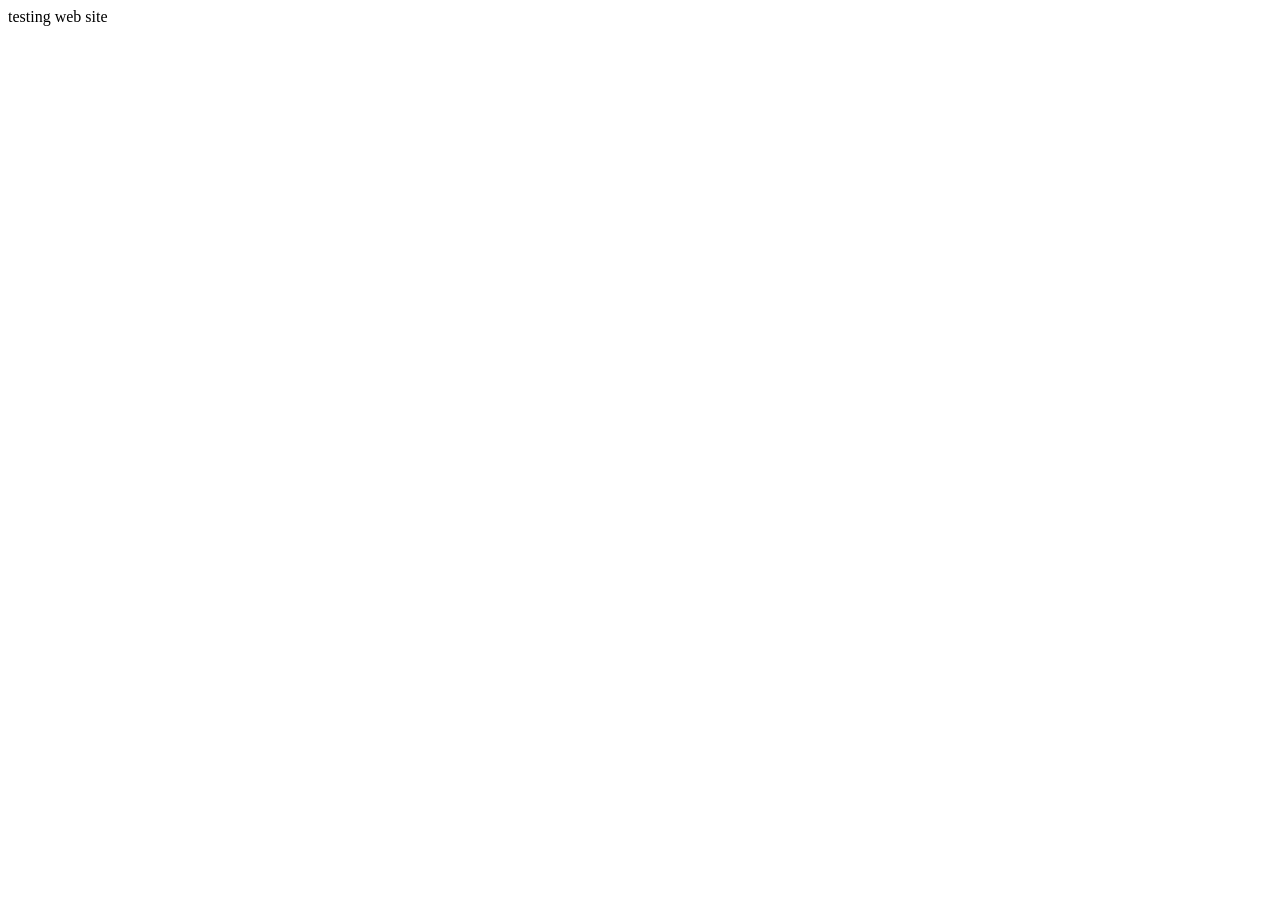
==== index.html @ 2afa95e7 "Add files via upload" ====
<!DOCTYPE html>
<html lang="en">
<head>
    <meta charset="UTF-8">
    <meta name="viewport" content="width=
    , initial-scale=1.0">
    <title>Document</title>
</head>
<body>
    testing web site 
</body>
</html>
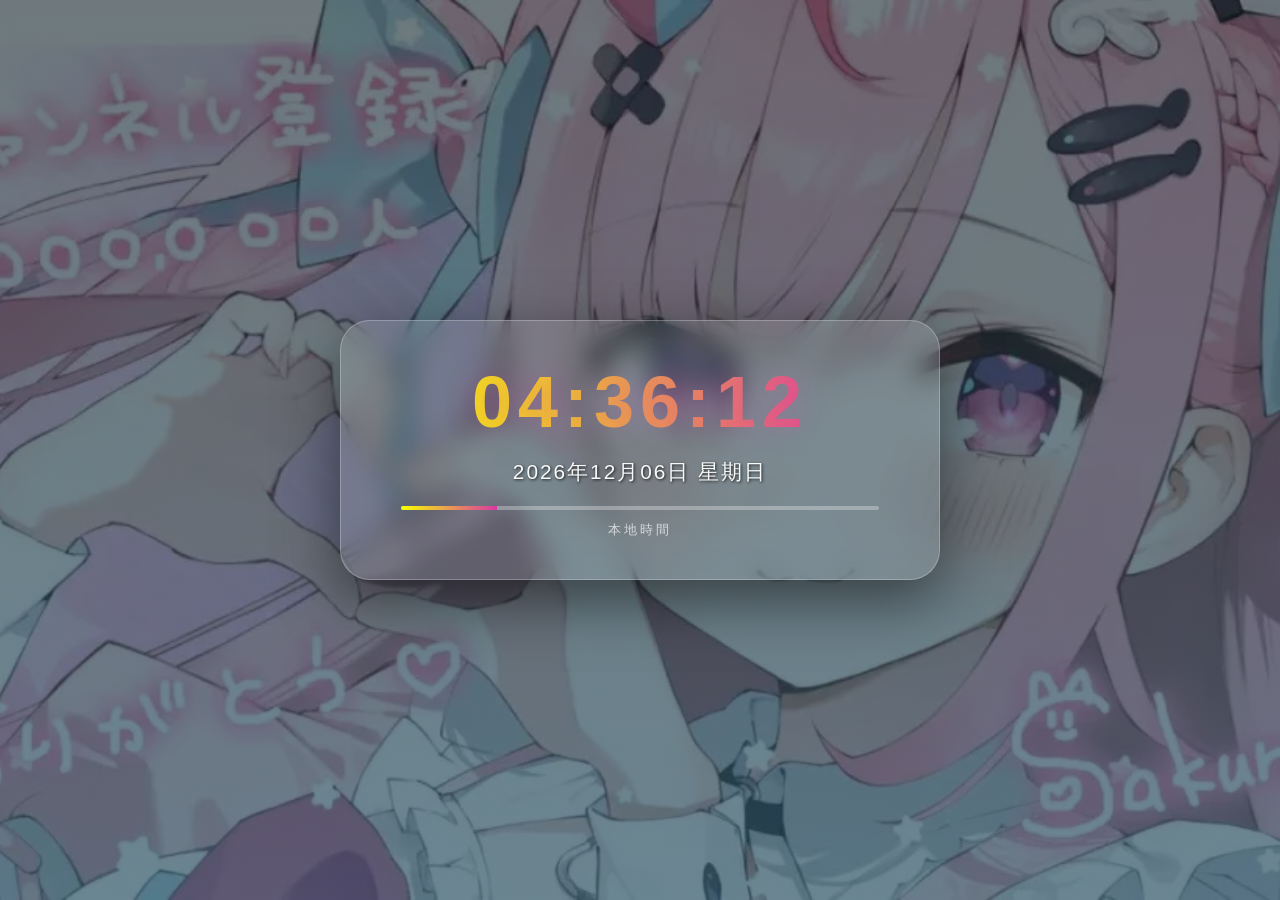
==== commit 3f79e5f7: "Add files via upload" ====
--- a/index.html
+++ b/index.html
@@ -1,12 +1,23 @@
 <!DOCTYPE html>
-<html lang="en">
+<html lang="zh-TW">
 <head>
     <meta charset="UTF-8">
-    <meta name="viewport" content="width=
-    , initial-scale=1.0">
-    <title>Document</title>
+    <meta name="viewport" content="width=device-width, initial-scale=1.0">
+    <title>即時時鐘</title>
+    <!-- 連結外部 CSS 樣式檔 -->
+    <link rel="stylesheet" href="style.css">
 </head>
 <body>
-    testing web site 
+    <main class="clock-container">
+        <div id="clock" aria-live="off">00:00:00</div>
+        <div class="date-display" id="dateDisplay">載入中...</div>
+        <div class="progress-bar">
+            <div id="secondBar"></div>
+        </div>
+        <div class="timezone-label">本地時間</div>
+    </main>
+
+    <!-- 連結外部 JavaScript 程式檔 -->
+    <script src="clock.js"></script>
 </body>
 </html>
--- a/style.css
+++ b/style.css
@@ -0,0 +1,101 @@
+/* 全域重置 */
+* {
+    margin: 0;
+    padding: 0;
+    box-sizing: border-box;
+}
+
+body {
+    display: flex;
+    justify-content: center;
+    align-items: center;
+    min-height: 100vh;
+    
+    /* 👇 這裡替換成了你的 Sakuna 背景圖 👇 */
+    /* 前面的 linear-gradient 是半透明遮罩，用來壓暗背景讓時鐘更清楚 */
+    background: linear-gradient(rgba(15, 32, 39, 0.6), rgba(44, 83, 100, 0.7)), 
+                url('images/IMG_0693\ \(1\).png') no-repeat center center;
+    background-size: cover;      /* 讓圖片填滿整個畫面 */
+    background-attachment: fixed; /* 讓背景固定，滑動時不會跑掉 */
+    
+    font-family: 'Segoe UI', Tahoma, Geneva, Verdana, sans-serif;
+    color: #fff;
+}
+
+/* 時鐘卡片（毛玻璃效果） */
+.clock-container {
+    /* 調整透明度，讓背景圖能隱約透出來 */
+    background: rgba(255, 255, 255, 0.1);
+    backdrop-filter: blur(12px);
+    -webkit-backdrop-filter: blur(12px);
+    border-radius: 30px;
+    padding: 40px 60px;
+    box-shadow: 0 20px 60px rgba(0, 0, 0, 0.5);
+    border: 1px solid rgba(255, 255, 255, 0.25);
+    text-align: center;
+    max-width: 600px;
+    width: 90%;
+}
+
+/* 數字時間顯示 */
+#clock {
+    font-size: 4.5rem;
+    font-weight: 700;
+    letter-spacing: 6px;
+    background: linear-gradient(to right, #f7ff00, #db36a4);
+    -webkit-background-clip: text;
+    background-clip: text;
+    color: transparent;
+    text-shadow: 0 0 30px rgba(219, 54, 164, 0.3);
+    font-variant-numeric: tabular-nums;
+}
+
+/* 日期顯示 */
+.date-display {
+    margin-top: 15px;
+    font-size: 1.3rem;
+    letter-spacing: 2px;
+    color: #ffffff;
+    text-shadow: 1px 1px 3px rgba(0,0,0,0.8); /* 加深陰影，避免和背景文字重疊看不清 */
+    opacity: 0.95;
+}
+
+/* 秒數進度條 */
+.progress-bar {
+    width: 100%;
+    height: 4px;
+    background: rgba(255, 255, 255, 0.3);
+    border-radius: 2px;
+    margin-top: 20px;
+    overflow: hidden;
+}
+
+#secondBar {
+    height: 100%;
+    width: 0%;
+    background: linear-gradient(to right, #f7ff00, #db36a4);
+    transition: width 0.2s linear;
+}
+
+/* 底部文字 */
+.timezone-label {
+    margin-top: 12px;
+    font-size: 0.8rem;
+    letter-spacing: 3px;
+    text-transform: uppercase;
+    color: rgba(255, 255, 255, 0.7);
+}
+
+/* 小螢幕 (手機) 適配 */
+@media (max-width: 600px) {
+    #clock {
+        font-size: 2.8rem;
+        letter-spacing: 3px;
+    }
+    .clock-container {
+        padding: 25px 30px;
+    }
+    .date-display {
+        font-size: 1rem;
+    }
+}
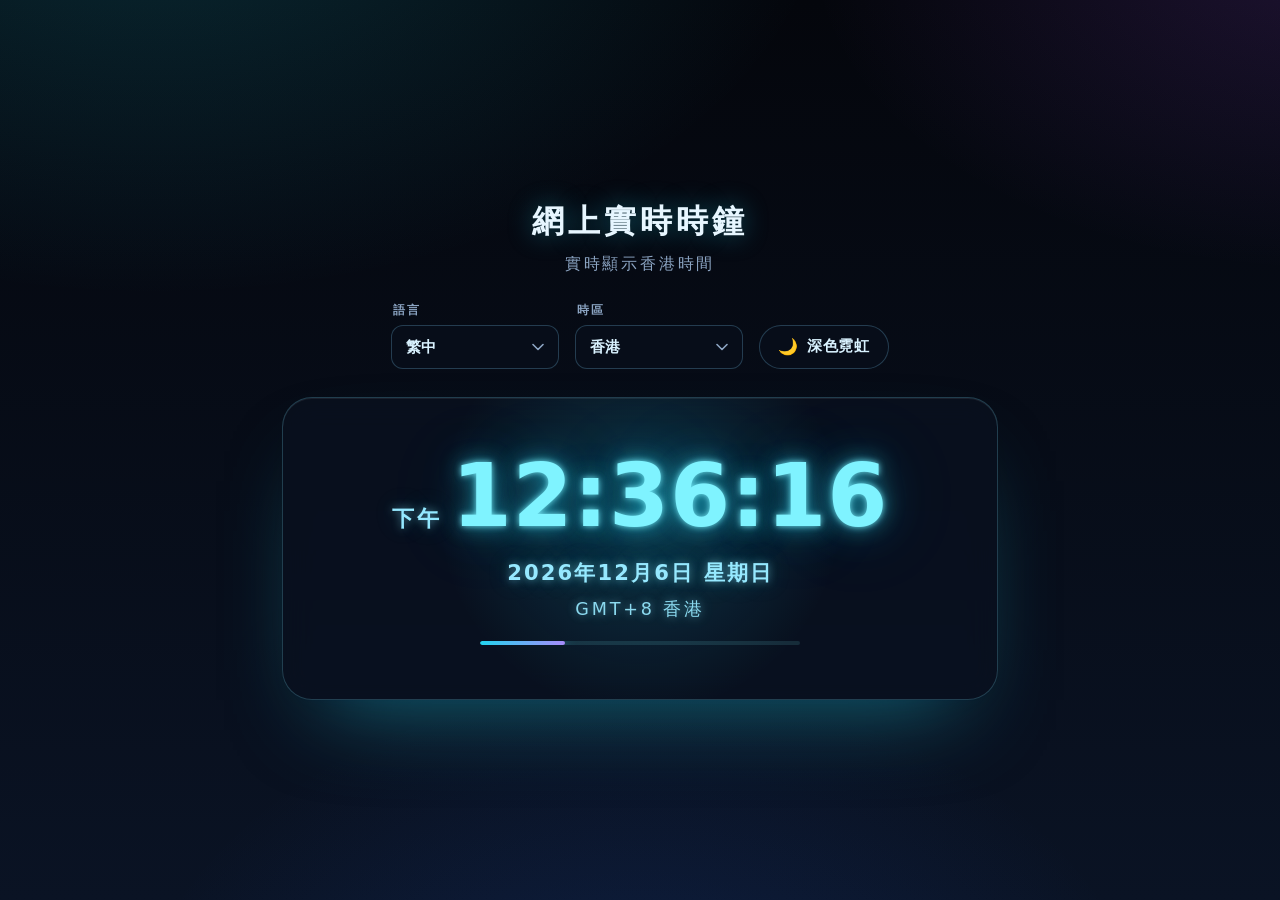
==== commit 4ac1c681: "Add files via upload" ====
--- a/index.html
+++ b/index.html
@@ -1,23 +1,61 @@
-<!DOCTYPE html>
-<html lang="zh-TW">
-<head>
-    <meta charset="UTF-8">
-    <meta name="viewport" content="width=device-width, initial-scale=1.0">
-    <title>即時時鐘</title>
-    <!-- 連結外部 CSS 樣式檔 -->
-    <link rel="stylesheet" href="style.css">
-</head>
-<body>
-    <main class="clock-container">
-        <div id="clock" aria-live="off">00:00:00</div>
-        <div class="date-display" id="dateDisplay">載入中...</div>
-        <div class="progress-bar">
-            <div id="secondBar"></div>
-        </div>
-        <div class="timezone-label">本地時間</div>
-    </main>
-
-    <!-- 連結外部 JavaScript 程式檔 -->
-    <script src="clock.js"></script>
-</body>
-</html>+<!DOCTYPE html>
+<html lang="zh-Hant" data-theme="dark">
+<head>
+  <meta charset="utf-8">
+  <meta name="viewport" content="width=device-width, initial-scale=1">
+  <meta name="color-scheme" content="dark light">
+  <meta name="description" content="網上實時時鐘：12 小時制時間、日期與時區，支援繁中、English、日本語、한국어。">
+  <title>網上實時時鐘</title>
+  <link rel="stylesheet" href="style.css">
+</head>
+<body>
+
+  <div class="app">
+    <header class="site-header">
+      <h1 class="site-title" id="siteTitle">網上實時時鐘</h1>
+      <p class="site-subtitle" id="siteSubtitle">實時顯示香港時間</p>
+    </header>
+
+    <div class="controls" id="controls" role="group" aria-label="顯示選項">
+      <label class="control">
+        <span class="control-label" id="langLabel">語言</span>
+        <select id="langSelect">
+          <option value="zh">繁中</option>
+          <option value="en">EN</option>
+          <option value="ja">日本語</option>
+          <option value="ko">한국어</option>
+        </select>
+      </label>
+
+      <label class="control">
+        <span class="control-label" id="zoneLabel">時區</span>
+        <select id="zoneSelect"></select>
+      </label>
+
+      <button class="theme-toggle" id="themeToggle" type="button" aria-pressed="true" title="切換主題">
+        <span class="theme-icon" id="themeIcon" aria-hidden="true">🌙</span>
+        <span class="theme-text" id="themeText">深色霓虹</span>
+      </button>
+    </div>
+
+    <main class="clock-card">
+      <p class="clock-time">
+        <span class="clock-period" id="clockPeriod">下午</span>
+        <span class="clock-digits" id="clockDigits">—:—:—</span>
+      </p>
+      <p class="clock-date" id="clockDate">—年—月—日</p>
+      <p class="clock-zone" id="clockZone">GMT+8 香港</p>
+
+      <div class="progress-track" aria-hidden="true">
+        <div class="progress-bar" id="secondBar"></div>
+      </div>
+    </main>
+  </div>
+
+  <noscript>
+    <p class="noscript">此頁需要 JavaScript 才能顯示實時時間。</p>
+  </noscript>
+
+  <script src="clock.js"></script>
+</body>
+</html>
--- a/style.css
+++ b/style.css
@@ -1,101 +1,501 @@
-/* 全域重置 */
-* {
-    margin: 0;
-    padding: 0;
-    box-sizing: border-box;
-}
-
-body {
-    display: flex;
-    justify-content: center;
-    align-items: center;
-    min-height: 100vh;
-    
-    /* 👇 這裡替換成了你的 Sakuna 背景圖 👇 */
-    /* 前面的 linear-gradient 是半透明遮罩，用來壓暗背景讓時鐘更清楚 */
-    background: linear-gradient(rgba(15, 32, 39, 0.6), rgba(44, 83, 100, 0.7)), 
-                url('images/IMG_0693\ \(1\).png') no-repeat center center;
-    background-size: cover;      /* 讓圖片填滿整個畫面 */
-    background-attachment: fixed; /* 讓背景固定，滑動時不會跑掉 */
-    
-    font-family: 'Segoe UI', Tahoma, Geneva, Verdana, sans-serif;
-    color: #fff;
-}
-
-/* 時鐘卡片（毛玻璃效果） */
-.clock-container {
-    /* 調整透明度，讓背景圖能隱約透出來 */
-    background: rgba(255, 255, 255, 0.1);
-    backdrop-filter: blur(12px);
-    -webkit-backdrop-filter: blur(12px);
-    border-radius: 30px;
-    padding: 40px 60px;
-    box-shadow: 0 20px 60px rgba(0, 0, 0, 0.5);
-    border: 1px solid rgba(255, 255, 255, 0.25);
-    text-align: center;
-    max-width: 600px;
-    width: 90%;
-}
-
-/* 數字時間顯示 */
-#clock {
-    font-size: 4.5rem;
-    font-weight: 700;
-    letter-spacing: 6px;
-    background: linear-gradient(to right, #f7ff00, #db36a4);
-    -webkit-background-clip: text;
-    background-clip: text;
-    color: transparent;
-    text-shadow: 0 0 30px rgba(219, 54, 164, 0.3);
-    font-variant-numeric: tabular-nums;
-}
-
-/* 日期顯示 */
-.date-display {
-    margin-top: 15px;
-    font-size: 1.3rem;
-    letter-spacing: 2px;
-    color: #ffffff;
-    text-shadow: 1px 1px 3px rgba(0,0,0,0.8); /* 加深陰影，避免和背景文字重疊看不清 */
-    opacity: 0.95;
-}
-
-/* 秒數進度條 */
-.progress-bar {
-    width: 100%;
-    height: 4px;
-    background: rgba(255, 255, 255, 0.3);
-    border-radius: 2px;
-    margin-top: 20px;
-    overflow: hidden;
-}
-
-#secondBar {
-    height: 100%;
-    width: 0%;
-    background: linear-gradient(to right, #f7ff00, #db36a4);
-    transition: width 0.2s linear;
-}
-
-/* 底部文字 */
-.timezone-label {
-    margin-top: 12px;
-    font-size: 0.8rem;
-    letter-spacing: 3px;
-    text-transform: uppercase;
-    color: rgba(255, 255, 255, 0.7);
-}
-
-/* 小螢幕 (手機) 適配 */
-@media (max-width: 600px) {
-    #clock {
-        font-size: 2.8rem;
-        letter-spacing: 3px;
-    }
-    .clock-container {
-        padding: 25px 30px;
-    }
-    .date-display {
-        font-size: 1rem;
-    }
-}+/* ==========================================================================
+   網上實時時鐘 — 樣式表
+   深色霓虹（預設）／淺色 雙主題，手機優先的響應式版面
+   ========================================================================== */
+
+*,
+*::before,
+*::after {
+  box-sizing: border-box;
+}
+
+:root {
+  --font-sans: "Segoe UI", "PingFang HK", "PingFang TC", "Microsoft JhengHei",
+    "Noto Sans TC", "Noto Sans KR", "Hiragino Sans", system-ui, -apple-system,
+    sans-serif;
+}
+
+/* --------------------------------------------------------------------------
+   1. 主題色彩
+   -------------------------------------------------------------------------- */
+
+:root[data-theme="dark"] {
+  color-scheme: dark;
+
+  --bg-0: #04060c;
+  --bg-1: #0a1324;
+  --page-bg:
+    radial-gradient(1100px 680px at 12% -14%, rgba(34, 211, 238, 0.18), transparent 62%),
+    radial-gradient(900px 560px at 104% -6%, rgba(168, 85, 247, 0.16), transparent 58%),
+    radial-gradient(820px 620px at 50% 120%, rgba(37, 99, 235, 0.16), transparent 64%),
+    linear-gradient(180deg, var(--bg-0), var(--bg-1));
+
+  --text: #e7f6ff;
+  --muted: #8ba4c2;
+
+  --card-bg: rgba(10, 17, 31, 0.72);
+  --card-border: rgba(125, 232, 255, 0.22);
+  --card-shadow:
+    0 42px 90px -42px rgba(34, 211, 238, 0.5),
+    0 12px 32px -22px rgba(2, 6, 23, 0.9),
+    inset 0 1px 0 rgba(255, 255, 255, 0.07);
+  --halo: radial-gradient(closest-side, rgba(34, 211, 238, 0.2), transparent 72%);
+
+  --neon-strong: #7ff3ff;
+  --neon-soft: #96e9ff;
+  --glow-strong:
+    0 0 6px rgba(125, 243, 255, 0.9),
+    0 0 20px rgba(34, 211, 238, 0.55),
+    0 0 46px rgba(34, 211, 238, 0.32),
+    0 0 90px rgba(56, 189, 248, 0.18);
+  --glow-soft:
+    0 0 8px rgba(139, 233, 255, 0.55),
+    0 0 24px rgba(34, 211, 238, 0.25);
+  --title-glow: 0 0 26px rgba(34, 211, 238, 0.35);
+
+  --field-bg: rgba(8, 15, 28, 0.78);
+  --field-border: rgba(125, 211, 252, 0.24);
+  --field-text: #d9f2ff;
+  --focus-ring: rgba(103, 232, 249, 0.85);
+  --chevron: url("data:image/svg+xml;charset=utf-8,%3Csvg xmlns='http://www.w3.org/2000/svg' viewBox='0 0 12 8'%3E%3Cpath d='M1 1.5 6 6.5l5-5' fill='none' stroke='%238ea6c4' stroke-width='1.6' stroke-linecap='round' stroke-linejoin='round'/%3E%3C/svg%3E");
+
+  --track-bg: rgba(127, 243, 255, 0.12);
+  --bar-gradient: linear-gradient(90deg, #22d3ee, #a78bfa);
+  --bar-glow: 0 0 14px rgba(34, 211, 238, 0.65);
+}
+
+:root[data-theme="light"] {
+  color-scheme: light;
+
+  --bg-0: #f7faff;
+  --bg-1: #e7edf8;
+  --page-bg:
+    radial-gradient(1000px 640px at 10% -16%, rgba(14, 165, 233, 0.14), transparent 60%),
+    radial-gradient(880px 540px at 102% -4%, rgba(99, 102, 241, 0.12), transparent 58%),
+    radial-gradient(760px 560px at 50% 118%, rgba(45, 212, 191, 0.13), transparent 62%),
+    linear-gradient(180deg, var(--bg-0), var(--bg-1));
+
+  --text: #0b1730;
+  --muted: #52627c;
+
+  --card-bg: rgba(255, 255, 255, 0.88);
+  --card-border: rgba(15, 23, 42, 0.08);
+  --card-shadow:
+    0 32px 72px -36px rgba(15, 23, 42, 0.45),
+    0 2px 8px rgba(15, 23, 42, 0.06),
+    inset 0 1px 0 rgba(255, 255, 255, 0.9);
+  --halo: none;
+
+  --neon-strong: #0b6d88;
+  --neon-soft: #155e75;
+  --glow-strong: 0 1px 0 rgba(255, 255, 255, 0.8);
+  --glow-soft: none;
+  --title-glow: none;
+
+  --field-bg: #ffffff;
+  --field-border: rgba(15, 23, 42, 0.16);
+  --field-text: #0b1730;
+  --focus-ring: rgba(14, 116, 144, 0.7);
+  --chevron: url("data:image/svg+xml;charset=utf-8,%3Csvg xmlns='http://www.w3.org/2000/svg' viewBox='0 0 12 8'%3E%3Cpath d='M1 1.5 6 6.5l5-5' fill='none' stroke='%235a6b85' stroke-width='1.6' stroke-linecap='round' stroke-linejoin='round'/%3E%3C/svg%3E");
+
+  --track-bg: rgba(15, 23, 42, 0.08);
+  --bar-gradient: linear-gradient(90deg, #0e7490, #6d28d9);
+  --bar-glow: none;
+}
+
+/* --------------------------------------------------------------------------
+   2. 頁面基本版面
+   -------------------------------------------------------------------------- */
+
+html,
+body {
+  height: 100%;
+}
+
+body {
+  margin: 0;
+  min-height: 100vh;
+  min-height: 100dvh;
+  display: grid;
+  place-items: center;
+  place-items: safe center; /* 視窗太矮時不會把卡片頂部裁掉 */
+  font-family: var(--font-sans);
+  color: var(--text);
+  background-color: var(--bg-0);
+  background-image: var(--page-bg);
+  background-attachment: fixed;
+  -webkit-font-smoothing: antialiased;
+  text-rendering: optimizeLegibility;
+  transition: background-color 0.45s ease, color 0.45s ease;
+}
+
+::selection {
+  background: rgba(34, 211, 238, 0.35);
+}
+
+.app {
+  width: 100%;
+  max-width: 780px;
+  padding: clamp(28px, 6vw, 56px) clamp(16px, 4vw, 32px);
+  display: grid;
+  gap: clamp(18px, 3.5vw, 28px);
+}
+
+/* --------------------------------------------------------------------------
+   3. 標題
+   -------------------------------------------------------------------------- */
+
+.site-header {
+  text-align: center;
+}
+
+.site-title {
+  margin: 0;
+  font-size: clamp(1.45rem, 3.6vw, 2rem);
+  font-weight: 700;
+  letter-spacing: 0.12em;
+  text-shadow: var(--title-glow);
+}
+
+.site-subtitle {
+  margin: 10px 0 0;
+  font-size: clamp(0.84rem, 2.4vw, 0.98rem);
+  font-weight: 500;
+  letter-spacing: 0.18em;
+  color: var(--muted);
+}
+
+/* --------------------------------------------------------------------------
+   4. 控制項：語言、時區、主題
+   -------------------------------------------------------------------------- */
+
+.controls {
+  display: flex;
+  flex-wrap: wrap;
+  justify-content: center;
+  align-items: flex-end;
+  gap: 12px 16px;
+}
+
+.control {
+  display: flex;
+  flex-direction: column;
+  gap: 7px;
+  min-width: 10.5rem; /* 容得下「로스앤젤레스」等長城市名 */
+}
+
+.control-label {
+  padding-left: 2px;
+  font-size: 0.72rem;
+  font-weight: 600;
+  letter-spacing: 0.2em;
+  color: var(--muted);
+}
+
+select {
+  -webkit-appearance: none;
+  appearance: none;
+  min-height: 44px;
+  width: 100%;
+  padding: 10px 40px 10px 14px;
+  border: 1px solid var(--field-border);
+  border-radius: 12px;
+  background-color: var(--field-bg);
+  background-image: var(--chevron);
+  background-repeat: no-repeat;
+  background-position: right 14px center;
+  background-size: 12px 8px;
+  color: var(--field-text);
+  font-family: inherit;
+  font-size: 0.95rem;
+  font-weight: 600;
+  letter-spacing: 0.04em;
+  cursor: pointer;
+  transition: border-color 0.2s ease, box-shadow 0.2s ease,
+    background-color 0.3s ease, color 0.3s ease;
+}
+
+select:hover {
+  border-color: var(--focus-ring);
+}
+
+select:focus-visible {
+  outline: none;
+  border-color: var(--focus-ring);
+  box-shadow: 0 0 0 3px rgba(103, 232, 249, 0.25);
+}
+
+.theme-toggle {
+  display: inline-flex;
+  align-items: center;
+  justify-content: center;
+  gap: 8px;
+  min-height: 44px;
+  padding: 10px 18px;
+  border: 1px solid var(--field-border);
+  border-radius: 999px;
+  background-color: var(--field-bg);
+  color: var(--field-text);
+  font-family: inherit;
+  font-size: 0.95rem;
+  font-weight: 600;
+  letter-spacing: 0.06em;
+  cursor: pointer;
+  transition: transform 0.2s ease, border-color 0.2s ease,
+    box-shadow 0.2s ease, background-color 0.3s ease, color 0.3s ease;
+}
+
+.theme-toggle:hover {
+  border-color: var(--focus-ring);
+  transform: translateY(-1px);
+}
+
+.theme-toggle:active {
+  transform: translateY(0);
+}
+
+.theme-toggle:focus-visible {
+  outline: none;
+  border-color: var(--focus-ring);
+  box-shadow: 0 0 0 3px rgba(103, 232, 249, 0.25);
+}
+
+.theme-icon {
+  font-size: 1.05em;
+  line-height: 1;
+}
+
+/* --------------------------------------------------------------------------
+   5. 時鐘卡片
+   -------------------------------------------------------------------------- */
+
+.clock-card {
+  position: relative;
+  isolation: isolate;
+  overflow: hidden;
+  padding: clamp(26px, 6.5vw, 54px) clamp(18px, 5vw, 44px);
+  border: 1px solid var(--card-border);
+  border-radius: clamp(22px, 4vw, 30px);
+  background-color: var(--card-bg);
+  box-shadow: var(--card-shadow);
+  backdrop-filter: blur(16px) saturate(120%);
+  -webkit-backdrop-filter: blur(16px) saturate(120%);
+  text-align: center;
+  transition: background-color 0.45s ease, border-color 0.45s ease,
+    box-shadow 0.45s ease;
+}
+
+/* 卡片頂部的柔光暈 */
+.clock-card::before {
+  content: "";
+  position: absolute;
+  top: -55%;
+  left: 50%;
+  width: min(560px, 120%);
+  aspect-ratio: 1;
+  transform: translateX(-50%);
+  background-image: var(--halo);
+  pointer-events: none;
+}
+
+.clock-time,
+.clock-date,
+.clock-zone {
+  position: relative;
+  z-index: 1;
+}
+
+/* 第一行：上午／下午 + 時:分:秒 */
+.clock-time {
+  margin: 0 0 clamp(12px, 2.6vw, 18px);
+  display: flex;
+  flex-wrap: wrap;
+  align-items: baseline;
+  justify-content: center;
+  gap: 0.55em;
+}
+
+.clock-period {
+  font-size: clamp(0.95rem, 3.2vw, 1.4rem);
+  font-weight: 600;
+  letter-spacing: 0.16em;
+  color: var(--neon-soft);
+  text-shadow: var(--glow-soft);
+  transition: color 0.45s ease, text-shadow 0.45s ease;
+}
+
+.clock-digits {
+  font-size: clamp(2.7rem, 11.5vw, 5.4rem);
+  font-weight: 700;
+  line-height: 1.04;
+  letter-spacing: 0.01em;
+  font-variant-numeric: tabular-nums;
+  font-feature-settings: "tnum" 1;
+  color: var(--neon-strong);
+  text-shadow: var(--glow-strong);
+  transition: color 0.45s ease, text-shadow 0.45s ease;
+}
+
+/* 淺色主題沿用舊版的漸變數字；深色主題保留單色霓虹 */
+@supports ((background-clip: text) or (-webkit-background-clip: text)) {
+  :root[data-theme="light"] .clock-digits {
+    background-image: linear-gradient(100deg, #0e7490 10%, #6d28d9 90%);
+    -webkit-background-clip: text;
+    background-clip: text;
+    color: transparent;
+    text-shadow: none;
+  }
+}
+
+/* 第二、三行：日期與時區 */
+.clock-date,
+.clock-zone {
+  margin: 0;
+  color: var(--neon-soft);
+  font-variant-numeric: tabular-nums;
+  text-shadow: var(--glow-soft);
+  transition: color 0.45s ease, text-shadow 0.45s ease;
+}
+
+.clock-date {
+  font-size: clamp(1rem, 3.6vw, 1.32rem);
+  font-weight: 600;
+  letter-spacing: 0.1em;
+}
+
+.clock-zone {
+  margin-top: clamp(6px, 1.4vw, 10px);
+  font-size: clamp(0.9rem, 3.2vw, 1.1rem);
+  font-weight: 500;
+  letter-spacing: 0.16em;
+  opacity: 0.92;
+}
+
+/* 秒數進度條（融合自舊版 clock.js 的 secondBar） */
+.progress-track {
+  position: relative;
+  z-index: 1;
+  width: min(320px, 72%);
+  height: 4px;
+  margin: clamp(14px, 3vw, 20px) auto 0;
+  overflow: hidden;
+  border-radius: 999px;
+  background-color: var(--track-bg);
+}
+
+.progress-bar {
+  width: 0%;
+  height: 100%;
+  border-radius: inherit;
+  background-image: var(--bar-gradient);
+  box-shadow: var(--bar-glow);
+  transition: width 0.9s linear;
+}
+
+/* --------------------------------------------------------------------------
+   6. 動畫（尊重系統的減少動態設定）
+   -------------------------------------------------------------------------- */
+
+@media (prefers-reduced-motion: no-preference) {
+  .app {
+    animation: rise 0.6s cubic-bezier(0.2, 0.7, 0.3, 1) both;
+  }
+
+  :root[data-theme="dark"] .clock-digits,
+  :root[data-theme="dark"] .clock-period {
+    animation: neonPulse 5.5s ease-in-out infinite;
+  }
+
+  @keyframes rise {
+    from {
+      opacity: 0;
+      transform: translateY(14px);
+    }
+    to {
+      opacity: 1;
+      transform: none;
+    }
+  }
+
+  @keyframes neonPulse {
+    0%,
+    100% {
+      opacity: 1;
+    }
+    50% {
+      opacity: 0.88;
+    }
+  }
+}
+
+@media (prefers-reduced-motion: reduce) {
+  *,
+  *::before,
+  *::after {
+    animation-duration: 0.001ms !important;
+    animation-iteration-count: 1 !important;
+    transition-duration: 0.001ms !important;
+  }
+}
+
+/* --------------------------------------------------------------------------
+   7. 響應式（手機）
+   -------------------------------------------------------------------------- */
+
+@media (max-width: 560px) {
+  body {
+    place-items: start center;
+  }
+
+  .app {
+    padding-top: clamp(28px, 9vw, 44px);
+    padding-bottom: clamp(32px, 10vw, 52px);
+  }
+
+  .controls {
+    flex-direction: column;
+    align-items: stretch;
+  }
+
+  .control {
+    min-width: 0;
+  }
+
+  .theme-toggle {
+    width: 100%;
+  }
+
+  .clock-time {
+    gap: 0.3em;
+  }
+
+  .clock-card {
+    padding-inline: 18px;
+  }
+}
+
+@media (max-width: 360px) {
+  .clock-time {
+    flex-direction: column;
+    gap: 0.15em;
+  }
+}
+
+/* --------------------------------------------------------------------------
+   8. 其他
+   -------------------------------------------------------------------------- */
+
+.noscript {
+  position: fixed;
+  right: 16px;
+  bottom: 20px;
+  left: 16px;
+  margin: 0;
+  padding: 10px 14px;
+  border: 1px solid rgba(248, 113, 113, 0.35);
+  border-radius: 12px;
+  background: rgba(69, 10, 10, 0.55);
+  color: #fecaca;
+  font-size: 0.9rem;
+  text-align: center;
+}
